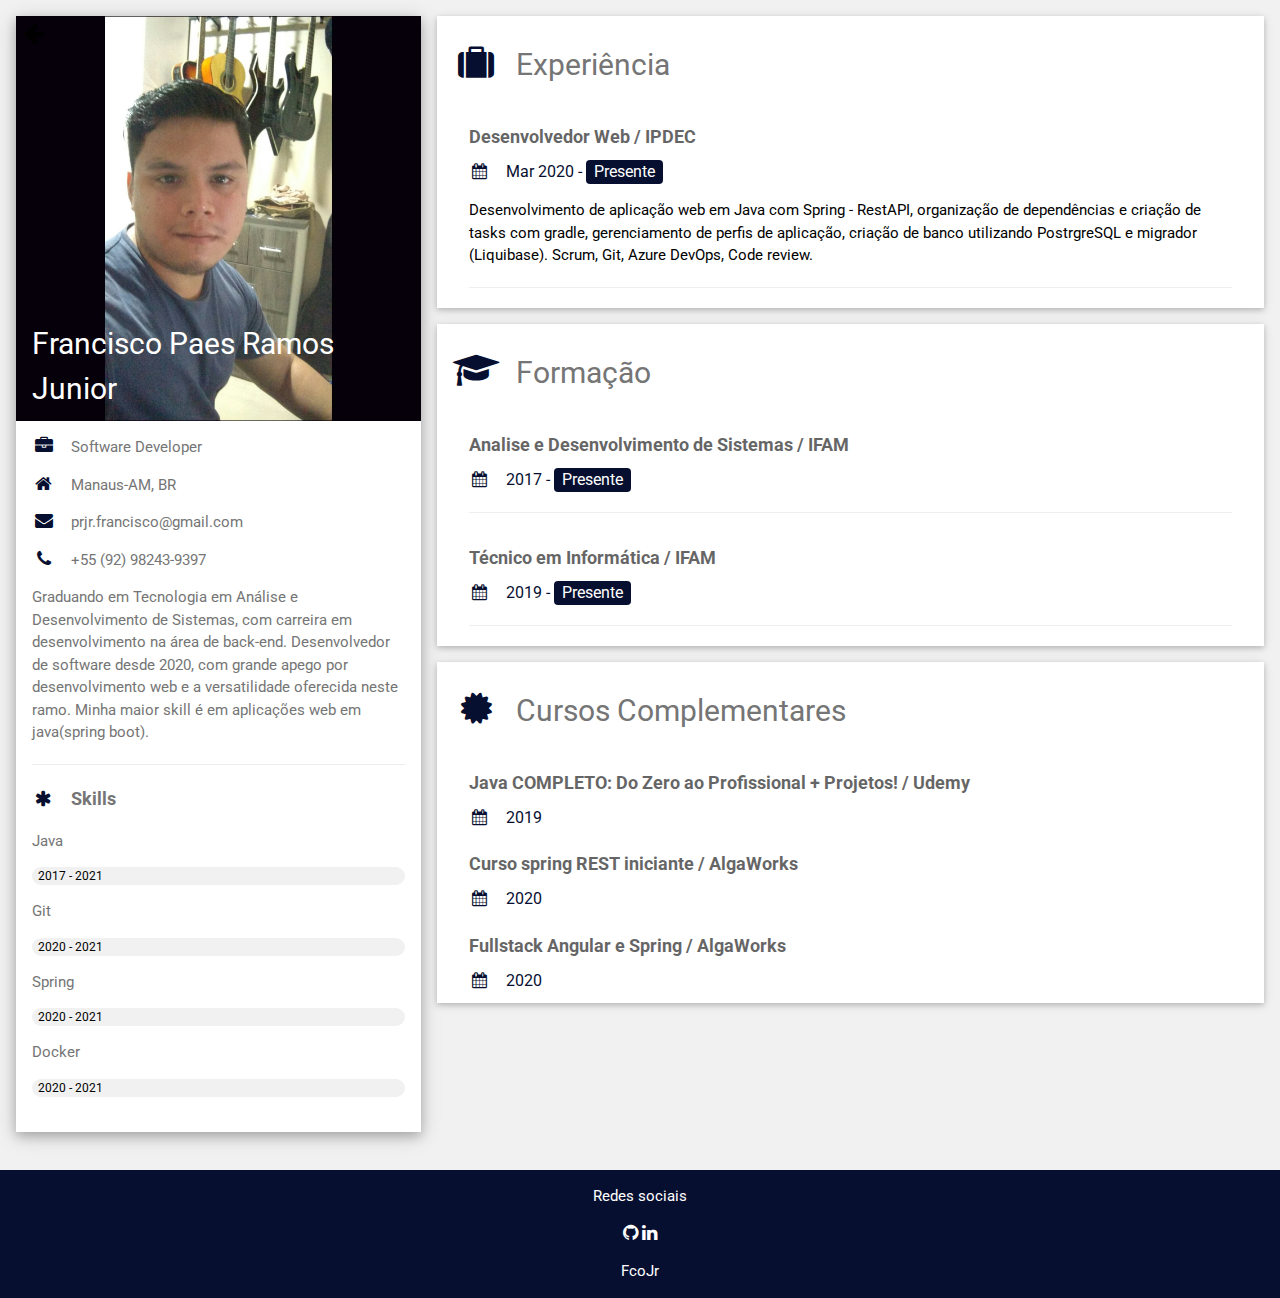
==== curriculum.html @ f52b6907 "página com currículo e redes" ====
<!DOCTYPE html>
<html>
<title>Francisco Paes Ramos Junior</title>
<link rel="icon" type="image/png" href="images/favicon.png" />
<meta charset="UTF-8">
<meta name="viewport" content="width=device-width, initial-scale=1">
<link rel="stylesheet" href="style.css">
<link rel='stylesheet' href='https://fonts.googleapis.com/css?family=Roboto'>
<link rel="stylesheet" href="https://cdnjs.cloudflare.com/ajax/libs/font-awesome/4.7.0/css/font-awesome.min.css">
<style>
html,body,h1,h2,h3,h4,h5,h6 {font-family: "Roboto", sans-serif}
.arrow{
  margin-left: 24px;
  font-size: 24px;
  z-index: 99;
  position:absolute;
}
</style>
<body class="w3-light-grey">

  <a href="index.html" class="arrow"><i class="fa fa-arrow-left"></i></a>

<!-- Page Container -->
<div class="w3-content w3-margin-top" style="max-width:1400px;">

  <!-- The Grid -->
  <div class="w3-row-padding">
  
    <!-- Left Column -->
    <div class="w3-third">
    
      <div class="w3-white w3-text-grey w3-card-4">
        <div class="w3-display-container">
          <img src="images/foto-curriculo.jpg" style="width:100%" alt="Avatar">
          <div class="w3-display-bottomleft w3-container w3-text-white">
            <h2>Francisco Paes Ramos Junior</h2>
          </div>
        </div>
        <div class="w3-container">
          <p><i class="fa fa-briefcase fa-fw w3-margin-right w3-large w3-text-customBlue"></i>Software Developer</p>
          <p><i class="fa fa-home fa-fw w3-margin-right w3-large w3-text-customBlue"></i>Manaus-AM, BR</p>
          <p><i class="fa fa-envelope fa-fw w3-margin-right w3-large w3-text-customBlue"></i>prjr.francisco@gmail.com</p>
          <p><i class="fa fa-phone fa-fw w3-margin-right w3-large w3-text-customBlue"></i>+55 (92) 98243-9397</p>
          
          <p>Graduando em Tecnologia em Análise e Desenvolvimento de Sistemas, com carreira em desenvolvimento na área de back-end.
            Desenvolvedor de software desde 2020, com grande apego por desenvolvimento web e a versatilidade oferecida neste ramo. 
            Minha maior skill é em aplicações web em java(spring boot).
          </p>
          
          <hr>

          <p class="w3-large"><b><i class="fa fa-asterisk fa-fw w3-margin-right w3-text-customBlue"></i>Skills</b></p>

          
          <p>Java</p>
          <div class="w3-light-grey w3-round-xlarge w3-small">
            <p>&nbsp; 2017 - 2021</p>
          </div>

          <p>Git</p>
          <div class="w3-light-grey w3-round-xlarge w3-small">
            <p>&nbsp; 2020 - 2021</p>
          </div>

          <p>Spring</p>
          <div class="w3-light-grey w3-round-xlarge w3-small">
            <p>&nbsp; 2020 - 2021</p>
          </div>
          
          <p>Docker</p>
          <div class="w3-light-grey w3-round-xlarge w3-small">
            <p>&nbsp; 2020 - 2021</p>
          </div>

         <br>

         </div>
      </div>
      <br>

    <!-- End Left Column -->
    </div>

    <!-- Right Column -->
    <div class="w3-twothird">
    
      <div class="w3-container w3-card w3-white w3-margin-bottom">
        <h2 class="w3-text-grey w3-padding-16"><i class="fa fa-suitcase fa-fw w3-margin-right w3-xxlarge w3-text-customBlue"></i>Experiência</h2>


        <div class="w3-container">
          <h5 class="w3-opacity"><b>Desenvolvedor Web / IPDEC</b></h5>
          <h6 class="w3-text-customBlue"><i class="fa fa-calendar fa-fw w3-margin-right"></i>Mar 2020 - <span class="w3-tag w3-customBlue w3-round">Presente</span></h6>
          <p>
            Desenvolvimento de aplicação web em Java com Spring - RestAPI, organização de dependências e criação de tasks com gradle, gerenciamento de perfis de aplicação,
             criação de banco utilizando PostrgreSQL e migrador (Liquibase).
            Scrum, Git, Azure DevOps, Code review.
          </p>
          <hr>
        </div>

      </div>

      <div class="w3-container w3-card w3-white w3-margin-bottom">
        <h2 class="w3-text-grey w3-padding-16"><i class="fa fa-graduation-cap fa-fw w3-margin-right w3-xxlarge w3-text-customBlue"></i>Formação</h2>
        
        <div class="w3-container">
          <h5 class="w3-opacity"><b>Analise e Desenvolvimento de Sistemas / IFAM</b></h5>
          <h6 class="w3-text-customBlue"><i class="fa fa-calendar fa-fw w3-margin-right"></i>2017 - <span class="w3-tag w3-customBlue w3-round">Presente</span></h6>
          <hr>
        </div>

        <div class="w3-container">
          <h5 class="w3-opacity"><b>Técnico em Informática / IFAM</b></h5>
          <h6 class="w3-text-customBlue"><i class="fa fa-calendar fa-fw w3-margin-right"></i>2019 - <span class="w3-tag w3-customBlue w3-round">Presente</span></h6>
          <hr>
        </div>
      
      </div>


      <div class="w3-container w3-card w3-white">
        <h2 class="w3-text-grey w3-padding-16"><i class="fa fa-certificate fa-fw w3-margin-right w3-xxlarge w3-text-customBlue"></i>Cursos Complementares</h2>

        <div class="w3-container">
          <h5 class="w3-opacity"><b>Java COMPLETO: Do Zero ao Profissional + Projetos! / Udemy</b></h5>
          <h6 class="w3-text-customBlue"><i class="fa fa-calendar fa-fw w3-margin-right"></i>2019</h6>
        </div>

        <div class="w3-container">
            <h5 class="w3-opacity"><b>Curso spring REST iniciante / AlgaWorks</b></h5>
            <h6 class="w3-text-customBlue"><i class="fa fa-calendar fa-fw w3-margin-right"></i>2020</h6>
        </div>

        <div class="w3-container">
            <h5 class="w3-opacity"><b>Fullstack Angular e Spring / AlgaWorks</b></h5>
            <h6 class="w3-text-customBlue"><i class="fa fa-calendar fa-fw w3-margin-right"></i>2020</h6>
          </div>  

      </div>

    <!-- End Right Column -->
    </div>
    
  <!-- End Grid -->
  </div>
  
  <!-- End Page Container -->
</div>

<footer class="w3-container w3-customBlue w3-center w3-margin-top">
  <p>Redes sociais</p>
  
  <a target="blank" href="https://github.com/prjrfco"><i class="fa fa-github w3-hover-opacity w3-large"></i></a>
  <a target="blank" href="https://www.linkedin.com/in/francisco-paes-ramos-junior-870b85183/"><i class="fa fa-linkedin w3-hover-opacity w3-large"></i></a>

  <p>FcoJr</p>
</footer>

</body>
</html>
---- style.css ----
/* W3.CSS 4.13 June 2019 by Jan Egil and Borge Refsnes */
html{box-sizing:border-box}*,*:before,*:after{box-sizing:inherit}
/* Extract from normalize.css by Nicolas Gallagher and Jonathan Neal git.io/normalize */
html{-ms-text-size-adjust:100%;-webkit-text-size-adjust:100%}body{margin:0}
article,aside,details,figcaption,figure,footer,header,main,menu,nav,section{display:block}summary{display:list-item}
audio,canvas,progress,video{display:inline-block}progress{vertical-align:baseline}
audio:not([controls]){display:none;height:0}[hidden],template{display:none}
a{background-color:transparent}a:active,a:hover{outline-width:0}
abbr[title]{border-bottom:none;text-decoration:underline;text-decoration:underline dotted}
b,strong{font-weight:bolder}dfn{font-style:italic}mark{background:#ff0;color:#000}
small{font-size:80%}sub,sup{font-size:75%;line-height:0;position:relative;vertical-align:baseline}
sub{bottom:-0.25em}sup{top:-0.5em}figure{margin:1em 40px}img{border-style:none}
code,kbd,pre,samp{font-family:monospace,monospace;font-size:1em}hr{box-sizing:content-box;height:0;overflow:visible}
button,input,select,textarea,optgroup{font:inherit;margin:0}optgroup{font-weight:bold}
button,input{overflow:visible}button,select{text-transform:none}
button,[type=button],[type=reset],[type=submit]{-webkit-appearance:button}
button::-moz-focus-inner,[type=button]::-moz-focus-inner,[type=reset]::-moz-focus-inner,[type=submit]::-moz-focus-inner{border-style:none;padding:0}
button:-moz-focusring,[type=button]:-moz-focusring,[type=reset]:-moz-focusring,[type=submit]:-moz-focusring{outline:1px dotted ButtonText}
fieldset{border:1px solid #c0c0c0;margin:0 2px;padding:.35em .625em .75em}
legend{color:inherit;display:table;max-width:100%;padding:0;white-space:normal}textarea{overflow:auto}
[type=checkbox],[type=radio]{padding:0}
[type=number]::-webkit-inner-spin-button,[type=number]::-webkit-outer-spin-button{height:auto}
[type=search]{-webkit-appearance:textfield;outline-offset:-2px}
[type=search]::-webkit-search-decoration{-webkit-appearance:none}
::-webkit-file-upload-button{-webkit-appearance:button;font:inherit}
/* End extract */
html,body{font-family:Verdana,sans-serif;font-size:15px;line-height:1.5}html{overflow-x:hidden}
h1{font-size:36px}h2{font-size:30px}h3{font-size:24px}h4{font-size:20px}h5{font-size:18px}h6{font-size:16px}.w3-serif{font-family:serif}
h1,h2,h3,h4,h5,h6{font-family:"Segoe UI",Arial,sans-serif;font-weight:400;margin:10px 0}.w3-wide{letter-spacing:4px}
hr{border:0;border-top:1px solid #eee;margin:20px 0}
.w3-image{max-width:100%;height:auto}img{vertical-align:middle}a{color:inherit}
.w3-table,.w3-table-all{border-collapse:collapse;border-spacing:0;width:100%;display:table}.w3-table-all{border:1px solid #ccc}
.w3-bordered tr,.w3-table-all tr{border-bottom:1px solid #ddd}.w3-striped tbody tr:nth-child(even){background-color:#f1f1f1}
.w3-table-all tr:nth-child(odd){background-color:#fff}.w3-table-all tr:nth-child(even){background-color:#f1f1f1}
.w3-hoverable tbody tr:hover,.w3-ul.w3-hoverable li:hover{background-color:#ccc}.w3-centered tr th,.w3-centered tr td{text-align:center}
.w3-table td,.w3-table th,.w3-table-all td,.w3-table-all th{padding:8px 8px;display:table-cell;text-align:left;vertical-align:top}
.w3-table th:first-child,.w3-table td:first-child,.w3-table-all th:first-child,.w3-table-all td:first-child{padding-left:16px}
.w3-btn,.w3-button{border:none;display:inline-block;padding:8px 16px;vertical-align:middle;overflow:hidden;text-decoration:none;color:inherit;background-color:inherit;text-align:center;cursor:pointer;white-space:nowrap}
.w3-btn:hover{box-shadow:0 8px 16px 0 rgba(0,0,0,0.2),0 6px 20px 0 rgba(0,0,0,0.19)}
.w3-btn,.w3-button{-webkit-touch-callout:none;-webkit-user-select:none;-khtml-user-select:none;-moz-user-select:none;-ms-user-select:none;user-select:none}   
.w3-disabled,.w3-btn:disabled,.w3-button:disabled{cursor:not-allowed;opacity:0.3}.w3-disabled *,:disabled *{pointer-events:none}
.w3-btn.w3-disabled:hover,.w3-btn:disabled:hover{box-shadow:none}
.w3-badge,.w3-tag{background-color:#000;color:#fff;display:inline-block;padding-left:8px;padding-right:8px;text-align:center}.w3-badge{border-radius:50%}
.w3-ul{list-style-type:none;padding:0;margin:0}.w3-ul li{padding:8px 16px;border-bottom:1px solid #ddd}.w3-ul li:last-child{border-bottom:none}
.w3-tooltip,.w3-display-container{position:relative}.w3-tooltip .w3-text{display:none}.w3-tooltip:hover .w3-text{display:inline-block}
.w3-ripple:active{opacity:0.5}.w3-ripple{transition:opacity 0s}
.w3-input{padding:8px;display:block;border:none;border-bottom:1px solid #ccc;width:100%}
.w3-select{padding:9px 0;width:100%;border:none;border-bottom:1px solid #ccc}
.w3-dropdown-click,.w3-dropdown-hover{position:relative;display:inline-block;cursor:pointer}
.w3-dropdown-hover:hover .w3-dropdown-content{display:block}
.w3-dropdown-hover:first-child,.w3-dropdown-click:hover{background-color:#ccc;color:#000}
.w3-dropdown-hover:hover > .w3-button:first-child,.w3-dropdown-click:hover > .w3-button:first-child{background-color:#ccc;color:#000}
.w3-dropdown-content{cursor:auto;color:#000;background-color:#fff;display:none;position:absolute;min-width:160px;margin:0;padding:0;z-index:1}
.w3-check,.w3-radio{width:24px;height:24px;position:relative;top:6px}
.w3-sidebar{height:100%;width:200px;background-color:#fff;position:fixed!important;z-index:1;overflow:auto}
.w3-bar-block .w3-dropdown-hover,.w3-bar-block .w3-dropdown-click{width:100%}
.w3-bar-block .w3-dropdown-hover .w3-dropdown-content,.w3-bar-block .w3-dropdown-click .w3-dropdown-content{min-width:100%}
.w3-bar-block .w3-dropdown-hover .w3-button,.w3-bar-block .w3-dropdown-click .w3-button{width:100%;text-align:left;padding:8px 16px}
.w3-main,#main{transition:margin-left .4s}
.w3-modal{z-index:3;display:none;padding-top:100px;position:fixed;left:0;top:0;width:100%;height:100%;overflow:auto;background-color:rgb(0,0,0);background-color:rgba(0,0,0,0.4)}
.w3-modal-content{margin:auto;background-color:#fff;position:relative;padding:0;outline:0;width:600px}
.w3-bar{width:100%;overflow:hidden}.w3-center .w3-bar{display:inline-block;width:auto}
.w3-bar .w3-bar-item{padding:8px 16px;float:left;width:auto;border:none;display:block;outline:0}
.w3-bar .w3-dropdown-hover,.w3-bar .w3-dropdown-click{position:static;float:left}
.w3-bar .w3-button{white-space:normal}
.w3-bar-block .w3-bar-item{width:100%;display:block;padding:8px 16px;text-align:left;border:none;white-space:normal;float:none;outline:0}
.w3-bar-block.w3-center .w3-bar-item{text-align:center}.w3-block{display:block;width:100%}
.w3-responsive{display:block;overflow-x:auto}
.w3-container:after,.w3-container:before,.w3-panel:after,.w3-panel:before,.w3-row:after,.w3-row:before,.w3-row-padding:after,.w3-row-padding:before,
.w3-cell-row:before,.w3-cell-row:after,.w3-clear:after,.w3-clear:before,.w3-bar:before,.w3-bar:after{content:"";display:table;clear:both}
.w3-col,.w3-half,.w3-third,.w3-twothird,.w3-threequarter,.w3-quarter{float:left;width:100%}
.w3-col.s1{width:8.33333%}.w3-col.s2{width:16.66666%}.w3-col.s3{width:24.99999%}.w3-col.s4{width:33.33333%}
.w3-col.s5{width:41.66666%}.w3-col.s6{width:49.99999%}.w3-col.s7{width:58.33333%}.w3-col.s8{width:66.66666%}
.w3-col.s9{width:74.99999%}.w3-col.s10{width:83.33333%}.w3-col.s11{width:91.66666%}.w3-col.s12{width:99.99999%}
@media (min-width:601px){.w3-col.m1{width:8.33333%}.w3-col.m2{width:16.66666%}.w3-col.m3,.w3-quarter{width:24.99999%}.w3-col.m4,.w3-third{width:33.33333%}
.w3-col.m5{width:41.66666%}.w3-col.m6,.w3-half{width:49.99999%}.w3-col.m7{width:58.33333%}.w3-col.m8,.w3-twothird{width:66.66666%}
.w3-col.m9,.w3-threequarter{width:74.99999%}.w3-col.m10{width:83.33333%}.w3-col.m11{width:91.66666%}.w3-col.m12{width:99.99999%}}
@media (min-width:993px){.w3-col.l1{width:8.33333%}.w3-col.l2{width:16.66666%}.w3-col.l3{width:24.99999%}.w3-col.l4{width:33.33333%}
.w3-col.l5{width:41.66666%}.w3-col.l6{width:49.99999%}.w3-col.l7{width:58.33333%}.w3-col.l8{width:66.66666%}
.w3-col.l9{width:74.99999%}.w3-col.l10{width:83.33333%}.w3-col.l11{width:91.66666%}.w3-col.l12{width:99.99999%}}
.w3-rest{overflow:hidden}.w3-stretch{margin-left:-16px;margin-right:-16px}
.w3-content,.w3-auto{margin-left:auto;margin-right:auto}.w3-content{max-width:980px}.w3-auto{max-width:1140px}
.w3-cell-row{display:table;width:100%}.w3-cell{display:table-cell}
.w3-cell-top{vertical-align:top}.w3-cell-middle{vertical-align:middle}.w3-cell-bottom{vertical-align:bottom}
.w3-hide{display:none!important}.w3-show-block,.w3-show{display:block!important}.w3-show-inline-block{display:inline-block!important}
@media (max-width:1205px){.w3-auto{max-width:95%}}
@media (max-width:600px){.w3-modal-content{margin:0 10px;width:auto!important}.w3-modal{padding-top:30px}
.w3-dropdown-hover.w3-mobile .w3-dropdown-content,.w3-dropdown-click.w3-mobile .w3-dropdown-content{position:relative}	
.w3-hide-small{display:none!important}.w3-mobile{display:block;width:100%!important}.w3-bar-item.w3-mobile,.w3-dropdown-hover.w3-mobile,.w3-dropdown-click.w3-mobile{text-align:center}
.w3-dropdown-hover.w3-mobile,.w3-dropdown-hover.w3-mobile .w3-btn,.w3-dropdown-hover.w3-mobile .w3-button,.w3-dropdown-click.w3-mobile,.w3-dropdown-click.w3-mobile .w3-btn,.w3-dropdown-click.w3-mobile .w3-button{width:100%}}
@media (max-width:768px){.w3-modal-content{width:500px}.w3-modal{padding-top:50px}}
@media (min-width:993px){.w3-modal-content{width:900px}.w3-hide-large{display:none!important}.w3-sidebar.w3-collapse{display:block!important}}
@media (max-width:992px) and (min-width:601px){.w3-hide-medium{display:none!important}}
@media (max-width:992px){.w3-sidebar.w3-collapse{display:none}.w3-main{margin-left:0!important;margin-right:0!important}.w3-auto{max-width:100%}}
.w3-top,.w3-bottom{position:fixed;width:100%;z-index:1}.w3-top{top:0}.w3-bottom{bottom:0}
.w3-overlay{position:fixed;display:none;width:100%;height:100%;top:0;left:0;right:0;bottom:0;background-color:rgba(0,0,0,0.5);z-index:2}
.w3-display-topleft{position:absolute;left:0;top:0}.w3-display-topright{position:absolute;right:0;top:0}
.w3-display-bottomleft{position:absolute;left:0;bottom:0}.w3-display-bottomright{position:absolute;right:0;bottom:0}
.w3-display-middle{position:absolute;top:50%;left:50%;transform:translate(-50%,-50%);-ms-transform:translate(-50%,-50%)}
.w3-display-left{position:absolute;top:50%;left:0%;transform:translate(0%,-50%);-ms-transform:translate(-0%,-50%)}
.w3-display-right{position:absolute;top:50%;right:0%;transform:translate(0%,-50%);-ms-transform:translate(0%,-50%)}
.w3-display-topmiddle{position:absolute;left:50%;top:0;transform:translate(-50%,0%);-ms-transform:translate(-50%,0%)}
.w3-display-bottommiddle{position:absolute;left:50%;bottom:0;transform:translate(-50%,0%);-ms-transform:translate(-50%,0%)}
.w3-display-container:hover .w3-display-hover{display:block}.w3-display-container:hover span.w3-display-hover{display:inline-block}.w3-display-hover{display:none}
.w3-display-position{position:absolute}
.w3-circle{border-radius:50%}
.w3-round-small{border-radius:2px}.w3-round,.w3-round-medium{border-radius:4px}.w3-round-large{border-radius:8px}.w3-round-xlarge{border-radius:16px}.w3-round-xxlarge{border-radius:32px}
.w3-row-padding,.w3-row-padding>.w3-half,.w3-row-padding>.w3-third,.w3-row-padding>.w3-twothird,.w3-row-padding>.w3-threequarter,.w3-row-padding>.w3-quarter,.w3-row-padding>.w3-col{padding:0 8px}
.w3-container,.w3-panel{padding:0.01em 16px}.w3-panel{margin-top:16px;margin-bottom:16px}
.w3-code,.w3-codespan{font-family:Consolas,"courier new";font-size:16px}
.w3-code{width:auto;background-color:#fff;padding:8px 12px;border-left:4px solid #4CAF50;word-wrap:break-word}
.w3-codespan{color:crimson;background-color:#f1f1f1;padding-left:4px;padding-right:4px;font-size:110%}
.w3-card,.w3-card-2{box-shadow:0 2px 5px 0 rgba(0,0,0,0.16),0 2px 10px 0 rgba(0,0,0,0.12)}
.w3-card-4,.w3-hover-shadow:hover{box-shadow:0 4px 10px 0 rgba(0,0,0,0.2),0 4px 20px 0 rgba(0,0,0,0.19)}
.w3-spin{animation:w3-spin 2s infinite linear}@keyframes w3-spin{0%{transform:rotate(0deg)}100%{transform:rotate(359deg)}}
.w3-animate-fading{animation:fading 10s infinite}@keyframes fading{0%{opacity:0}50%{opacity:1}100%{opacity:0}}
.w3-animate-opacity{animation:opac 0.8s}@keyframes opac{from{opacity:0} to{opacity:1}}
.w3-animate-top{position:relative;animation:animatetop 0.4s}@keyframes animatetop{from{top:-300px;opacity:0} to{top:0;opacity:1}}
.w3-animate-left{position:relative;animation:animateleft 0.4s}@keyframes animateleft{from{left:-300px;opacity:0} to{left:0;opacity:1}}
.w3-animate-right{position:relative;animation:animateright 0.4s}@keyframes animateright{from{right:-300px;opacity:0} to{right:0;opacity:1}}
.w3-animate-bottom{position:relative;animation:animatebottom 0.4s}@keyframes animatebottom{from{bottom:-300px;opacity:0} to{bottom:0;opacity:1}}
.w3-animate-zoom {animation:animatezoom 0.6s}@keyframes animatezoom{from{transform:scale(0)} to{transform:scale(1)}}
.w3-animate-input{transition:width 0.4s ease-in-out}.w3-animate-input:focus{width:100%!important}
.w3-opacity,.w3-hover-opacity:hover{opacity:0.60}.w3-opacity-off,.w3-hover-opacity-off:hover{opacity:1}
.w3-opacity-max{opacity:0.25}.w3-opacity-min{opacity:0.75}
.w3-greyscale-max,.w3-grayscale-max,.w3-hover-greyscale:hover,.w3-hover-grayscale:hover{filter:grayscale(100%)}
.w3-greyscale,.w3-grayscale{filter:grayscale(75%)}.w3-greyscale-min,.w3-grayscale-min{filter:grayscale(50%)}
.w3-sepia{filter:sepia(75%)}.w3-sepia-max,.w3-hover-sepia:hover{filter:sepia(100%)}.w3-sepia-min{filter:sepia(50%)}
.w3-tiny{font-size:10px!important}.w3-small{font-size:12px!important}.w3-medium{font-size:15px!important}.w3-large{font-size:18px!important}
.w3-xlarge{font-size:24px!important}.w3-xxlarge{font-size:36px!important}.w3-xxxlarge{font-size:48px!important}.w3-jumbo{font-size:56px!important}
.w3-left-align{text-align:left!important}.w3-right-align{text-align:right!important}.w3-justify{text-align:justify!important}.w3-center{text-align:center!important}
.w3-border-0{border:0!important}.w3-border{border:1px solid #ccc!important}
.w3-border-top{border-top:1px solid #ccc!important}.w3-border-bottom{border-bottom:1px solid #ccc!important}
.w3-border-left{border-left:1px solid #ccc!important}.w3-border-right{border-right:1px solid #ccc!important}
.w3-topbar{border-top:6px solid #ccc!important}.w3-bottombar{border-bottom:6px solid #ccc!important}
.w3-leftbar{border-left:6px solid #ccc!important}.w3-rightbar{border-right:6px solid #ccc!important}
.w3-section,.w3-code{margin-top:16px!important;margin-bottom:16px!important}
.w3-margin{margin:16px!important}.w3-margin-top{margin-top:16px!important}.w3-margin-bottom{margin-bottom:16px!important}
.w3-margin-left{margin-left:16px!important}.w3-margin-right{margin-right:16px!important}
.w3-padding-small{padding:4px 8px!important}.w3-padding{padding:8px 16px!important}.w3-padding-large{padding:12px 24px!important}
.w3-padding-16{padding-top:16px!important;padding-bottom:16px!important}.w3-padding-24{padding-top:24px!important;padding-bottom:24px!important}
.w3-padding-32{padding-top:32px!important;padding-bottom:32px!important}.w3-padding-48{padding-top:48px!important;padding-bottom:48px!important}
.w3-padding-64{padding-top:64px!important;padding-bottom:64px!important}
.w3-left{float:left!important}.w3-right{float:right!important}
.w3-button:hover{color:#000!important;background-color:#ccc!important}
.w3-transparent,.w3-hover-none:hover{background-color:transparent!important}
.w3-hover-none:hover{box-shadow:none!important}
/* Colors */
.w3-amber,.w3-hover-amber:hover{color:#000!important;background-color:#ffc107!important}
.w3-aqua,.w3-hover-aqua:hover{color:#000!important;background-color:#00ffff!important}
.w3-blue,.w3-hover-blue:hover{color:#fff!important;background-color:#2196F3!important}
.w3-light-blue,.w3-hover-light-blue:hover{color:#000!important;background-color:#87CEEB!important}
.w3-brown,.w3-hover-brown:hover{color:#fff!important;background-color:#795548!important}
.w3-cyan,.w3-hover-cyan:hover{color:#000!important;background-color:#00bcd4!important}
.w3-blue-grey,.w3-hover-blue-grey:hover,.w3-blue-gray,.w3-hover-blue-gray:hover{color:#fff!important;background-color:#607d8b!important}
.w3-green,.w3-hover-green:hover{color:#fff!important;background-color:#4CAF50!important}
.w3-light-green,.w3-hover-light-green:hover{color:#000!important;background-color:#8bc34a!important}
.w3-indigo,.w3-hover-indigo:hover{color:#fff!important;background-color:#3f51b5!important}
.w3-customBlue,.w3-hover-customBlue:hover{color:#fff!important;background-color:#070f31!important}
.w3-khaki,.w3-hover-khaki:hover{color:#000!important;background-color:#f0e68c!important}
.w3-lime,.w3-hover-lime:hover{color:#000!important;background-color:#cddc39!important}
.w3-orange,.w3-hover-orange:hover{color:#000!important;background-color:#ff9800!important}
.w3-deep-orange,.w3-hover-deep-orange:hover{color:#fff!important;background-color:#ff5722!important}
.w3-pink,.w3-hover-pink:hover{color:#fff!important;background-color:#e91e63!important}
.w3-purple,.w3-hover-purple:hover{color:#fff!important;background-color:#9c27b0!important}
.w3-deep-purple,.w3-hover-deep-purple:hover{color:#fff!important;background-color:#673ab7!important}
.w3-red,.w3-hover-red:hover{color:#fff!important;background-color:#f44336!important}
.w3-sand,.w3-hover-sand:hover{color:#000!important;background-color:#fdf5e6!important}
.w3-teal,.w3-hover-teal:hover{color:#fff!important;background-color:#009688!important}
.w3-yellow,.w3-hover-yellow:hover{color:#000!important;background-color:#ffeb3b!important}
.w3-white,.w3-hover-white:hover{color:#000!important;background-color:#fff!important}
.w3-black,.w3-hover-black:hover{color:#fff!important;background-color:#000!important}
.w3-grey,.w3-hover-grey:hover,.w3-gray,.w3-hover-gray:hover{color:#000!important;background-color:#9e9e9e!important}
.w3-light-grey,.w3-hover-light-grey:hover,.w3-light-gray,.w3-hover-light-gray:hover{color:#000!important;background-color:#f1f1f1!important}
.w3-dark-grey,.w3-hover-dark-grey:hover,.w3-dark-gray,.w3-hover-dark-gray:hover{color:#fff!important;background-color:#616161!important}
.w3-pale-red,.w3-hover-pale-red:hover{color:#000!important;background-color:#ffdddd!important}
.w3-pale-green,.w3-hover-pale-green:hover{color:#000!important;background-color:#ddffdd!important}
.w3-pale-yellow,.w3-hover-pale-yellow:hover{color:#000!important;background-color:#ffffcc!important}
.w3-pale-blue,.w3-hover-pale-blue:hover{color:#000!important;background-color:#ddffff!important}
.w3-text-amber,.w3-hover-text-amber:hover{color:#ffc107!important}
.w3-text-aqua,.w3-hover-text-aqua:hover{color:#00ffff!important}
.w3-text-blue,.w3-hover-text-blue:hover{color:#2196F3!important}
.w3-text-customBlue,.w3-hover-text-customBlue:hover{color:#070f31!important}
.w3-text-light-blue,.w3-hover-text-light-blue:hover{color:#87CEEB!important}
.w3-text-brown,.w3-hover-text-brown:hover{color:#795548!important}
.w3-text-cyan,.w3-hover-text-cyan:hover{color:#00bcd4!important}
.w3-text-blue-grey,.w3-hover-text-blue-grey:hover,.w3-text-blue-gray,.w3-hover-text-blue-gray:hover{color:#607d8b!important}
.w3-text-green,.w3-hover-text-green:hover{color:#4CAF50!important}
.w3-text-light-green,.w3-hover-text-light-green:hover{color:#8bc34a!important}
.w3-text-indigo,.w3-hover-text-indigo:hover{color:#3f51b5!important}
.w3-text-khaki,.w3-hover-text-khaki:hover{color:#b4aa50!important}
.w3-text-lime,.w3-hover-text-lime:hover{color:#cddc39!important}
.w3-text-orange,.w3-hover-text-orange:hover{color:#ff9800!important}
.w3-text-deep-orange,.w3-hover-text-deep-orange:hover{color:#ff5722!important}
.w3-text-pink,.w3-hover-text-pink:hover{color:#e91e63!important}
.w3-text-purple,.w3-hover-text-purple:hover{color:#9c27b0!important}
.w3-text-deep-purple,.w3-hover-text-deep-purple:hover{color:#673ab7!important}
.w3-text-red,.w3-hover-text-red:hover{color:#f44336!important}
.w3-text-sand,.w3-hover-text-sand:hover{color:#fdf5e6!important}
.w3-text-teal,.w3-hover-text-teal:hover{color:#009688!important}
.w3-text-yellow,.w3-hover-text-yellow:hover{color:#d2be0e!important}
.w3-text-white,.w3-hover-text-white:hover{color:#fff!important}
.w3-text-black,.w3-hover-text-black:hover{color:#000!important}
.w3-text-grey,.w3-hover-text-grey:hover,.w3-text-gray,.w3-hover-text-gray:hover{color:#757575!important}
.w3-text-light-grey,.w3-hover-text-light-grey:hover,.w3-text-light-gray,.w3-hover-text-light-gray:hover{color:#f1f1f1!important}
.w3-text-dark-grey,.w3-hover-text-dark-grey:hover,.w3-text-dark-gray,.w3-hover-text-dark-gray:hover{color:#3a3a3a!important}
.w3-border-amber,.w3-hover-border-amber:hover{border-color:#ffc107!important}
.w3-border-aqua,.w3-hover-border-aqua:hover{border-color:#00ffff!important}
.w3-border-blue,.w3-hover-border-blue:hover{border-color:#2196F3!important}
.w3-border-light-blue,.w3-hover-border-light-blue:hover{border-color:#87CEEB!important}
.w3-border-brown,.w3-hover-border-brown:hover{border-color:#795548!important}
.w3-border-cyan,.w3-hover-border-cyan:hover{border-color:#00bcd4!important}
.w3-border-blue-grey,.w3-hover-border-blue-grey:hover,.w3-border-blue-gray,.w3-hover-border-blue-gray:hover{border-color:#607d8b!important}
.w3-border-green,.w3-hover-border-green:hover{border-color:#4CAF50!important}
.w3-border-light-green,.w3-hover-border-light-green:hover{border-color:#8bc34a!important}
.w3-border-indigo,.w3-hover-border-indigo:hover{border-color:#3f51b5!important}
.w3-border-khaki,.w3-hover-border-khaki:hover{border-color:#f0e68c!important}
.w3-border-lime,.w3-hover-border-lime:hover{border-color:#cddc39!important}
.w3-border-orange,.w3-hover-border-orange:hover{border-color:#ff9800!important}
.w3-border-deep-orange,.w3-hover-border-deep-orange:hover{border-color:#ff5722!important}
.w3-border-pink,.w3-hover-border-pink:hover{border-color:#e91e63!important}
.w3-border-purple,.w3-hover-border-purple:hover{border-color:#9c27b0!important}
.w3-border-deep-purple,.w3-hover-border-deep-purple:hover{border-color:#673ab7!important}
.w3-border-red,.w3-hover-border-red:hover{border-color:#f44336!important}
.w3-border-sand,.w3-hover-border-sand:hover{border-color:#fdf5e6!important}
.w3-border-teal,.w3-hover-border-teal:hover{border-color:#009688!important}
.w3-border-yellow,.w3-hover-border-yellow:hover{border-color:#ffeb3b!important}
.w3-border-white,.w3-hover-border-white:hover{border-color:#fff!important}
.w3-border-black,.w3-hover-border-black:hover{border-color:#000!important}
.w3-border-grey,.w3-hover-border-grey:hover,.w3-border-gray,.w3-hover-border-gray:hover{border-color:#9e9e9e!important}
.w3-border-light-grey,.w3-hover-border-light-grey:hover,.w3-border-light-gray,.w3-hover-border-light-gray:hover{border-color:#f1f1f1!important}
.w3-border-dark-grey,.w3-hover-border-dark-grey:hover,.w3-border-dark-gray,.w3-hover-border-dark-gray:hover{border-color:#616161!important}
.w3-border-pale-red,.w3-hover-border-pale-red:hover{border-color:#ffe7e7!important}.w3-border-pale-green,.w3-hover-border-pale-green:hover{border-color:#e7ffe7!important}
.w3-border-pale-yellow,.w3-hover-border-pale-yellow:hover{border-color:#ffffcc!important}.w3-border-pale-blue,.w3-hover-border-pale-blue:hover{border-color:#e7ffff!important}
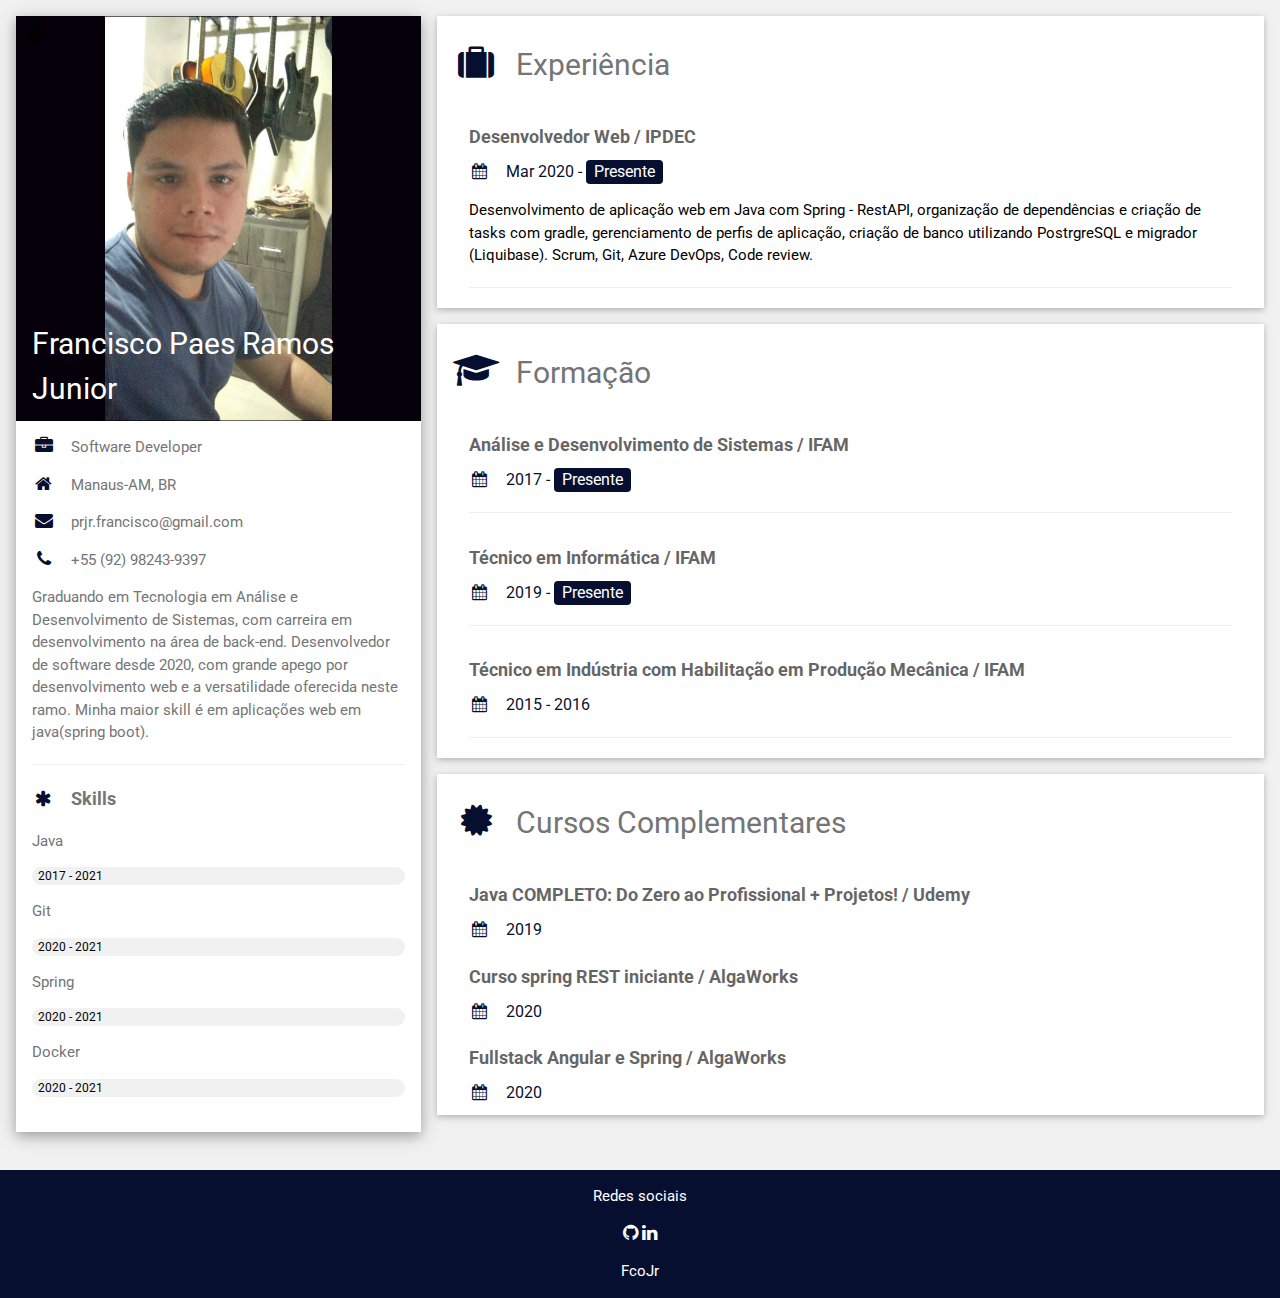
==== commit 864522c3: "Atualização do currículo" ====
--- a/curriculum.html
+++ b/curriculum.html
@@ -105,7 +105,7 @@
         <h2 class="w3-text-grey w3-padding-16"><i class="fa fa-graduation-cap fa-fw w3-margin-right w3-xxlarge w3-text-customBlue"></i>Formação</h2>
         
         <div class="w3-container">
-          <h5 class="w3-opacity"><b>Analise e Desenvolvimento de Sistemas / IFAM</b></h5>
+          <h5 class="w3-opacity"><b>Análise e Desenvolvimento de Sistemas / IFAM</b></h5>
           <h6 class="w3-text-customBlue"><i class="fa fa-calendar fa-fw w3-margin-right"></i>2017 - <span class="w3-tag w3-customBlue w3-round">Presente</span></h6>
           <hr>
         </div>
@@ -113,6 +113,12 @@
         <div class="w3-container">
           <h5 class="w3-opacity"><b>Técnico em Informática / IFAM</b></h5>
           <h6 class="w3-text-customBlue"><i class="fa fa-calendar fa-fw w3-margin-right"></i>2019 - <span class="w3-tag w3-customBlue w3-round">Presente</span></h6>
+          <hr>
+        </div>
+
+        <div class="w3-container">
+          <h5 class="w3-opacity"><b>Técnico em Indústria com Habilitação em Produção Mecânica / IFAM</b></h5>
+          <h6 class="w3-text-customBlue"><i class="fa fa-calendar fa-fw w3-margin-right"></i>2015 - 2016</h6>
           <hr>
         </div>
       
